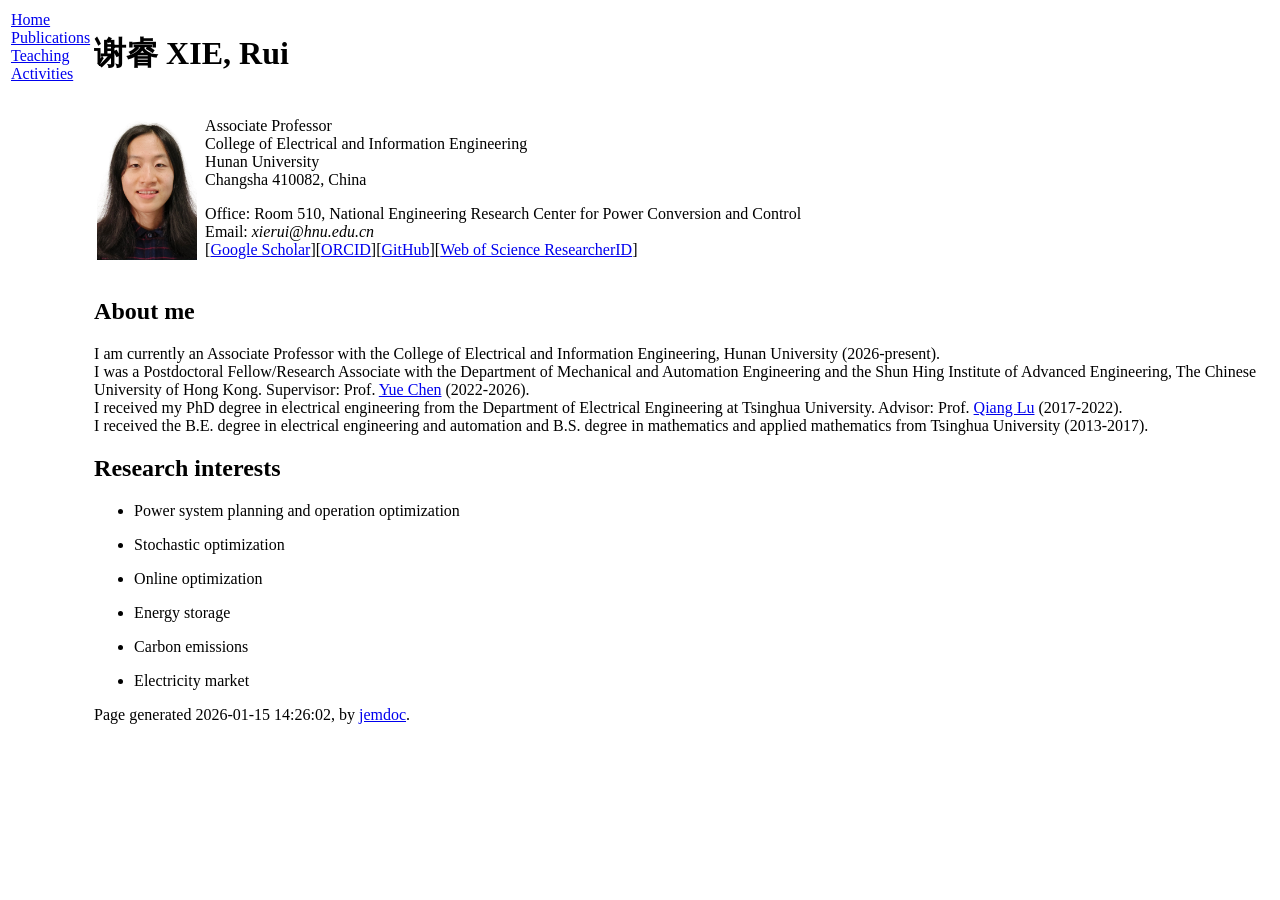
==== index.html @ cff7db63 "Update information and add a review" ====
<!DOCTYPE html PUBLIC "-//W3C//DTD XHTML 1.1//EN"
  "http://www.w3.org/TR/xhtml11/DTD/xhtml11.dtd">
<html xmlns="http://www.w3.org/1999/xhtml" xml:lang="en">
<head>
<meta name="generator" content="jemdoc, see http://jemdoc.jaboc.net/" />
<meta http-equiv="Content-Type" content="text/html;charset=utf-8" />
<link rel="stylesheet" href="jemdoc.css" type="text/css" />
<title>谢睿 XIE, Rui</title>
</head>
<body>
<table summary="Table for page layout." id="tlayout">
<tr valign="top">
<td id="layout-menu">
<div class="menu-item"><a href="index.html" class="current">Home</a></div>
<div class="menu-item"><a href="publications.html">Publications</a></div>
<div class="menu-item"><a href="teaching.html">Teaching</a></div>
<div class="menu-item"><a href="activities.html">Activities</a></div>
</td>
<td id="layout-content">
<div id="toptitle">
<h1>谢睿 XIE, Rui</h1>
</div>
<table class="imgtable"><tr><td>
<img src="./file/Xie.jpg" alt="portrait" width="100px" />&nbsp;</td>
<td align="left"><p>Associate Professor<br />
College of Electrical and Information Engineering<br />
Hunan University<br />
Changsha 410082, China<br /></p>
<p>Office: Room 510, National Engineering Research Center for Power Conversion and Control<br />
Email: <i>xierui@hnu.edu.cn</i><br />
[<a href="https://scholar.google.com/citations?hl=en&amp;user=zTjwW2kAAAAJ">Google Scholar</a>][<a href="https://orcid.org/0000-0001-9337-0841">ORCID</a>][<a href="https://github.com/xieruijx">GitHub</a>][<a href="https://www.webofscience.com/wos/author/record/GWY-8852-2022">Web of Science ResearcherID</a>]<br /></p>
</td></tr></table>
<h2>About me</h2>
<p>I am currently an Associate Professor with the College of Electrical and Information Engineering, Hunan University (2026-present).<br />
I was a Postdoctoral Fellow/Research Associate with the Department of Mechanical and Automation Engineering and the Shun Hing Institute of Advanced Engineering, The Chinese University of Hong Kong. Supervisor: Prof. <a href="https://sites.google.com/view/academicyuechen/home">Yue Chen</a> (2022-2026).<br />
I received my PhD degree in electrical engineering from the Department of Electrical Engineering at Tsinghua University. Advisor: Prof. <a href="https://luqiang.eea.tsinghua.edu.cn/">Qiang Lu</a> (2017-2022).<br />
I received the B.E. degree in electrical engineering and automation and B.S. degree in mathematics and applied mathematics from Tsinghua University (2013-2017).<br /></p>
<h2>Research interests</h2>
<ul>
<li><p>Power system planning and operation optimization</p>
</li>
<li><p>Stochastic optimization</p>
</li>
<li><p>Online optimization</p>
</li>
<li><p>Energy storage</p>
</li>
<li><p>Carbon emissions</p>
</li>
<li><p>Electricity market</p>
</li>
</ul>
<div id="footer">
<div id="footer-text">
Page generated 2026-01-15 14:26:02, by <a href="http://jemdoc.jaboc.net/">jemdoc</a>.
</div>
</div>
</td>
</tr>
</table>
</body>
</html>
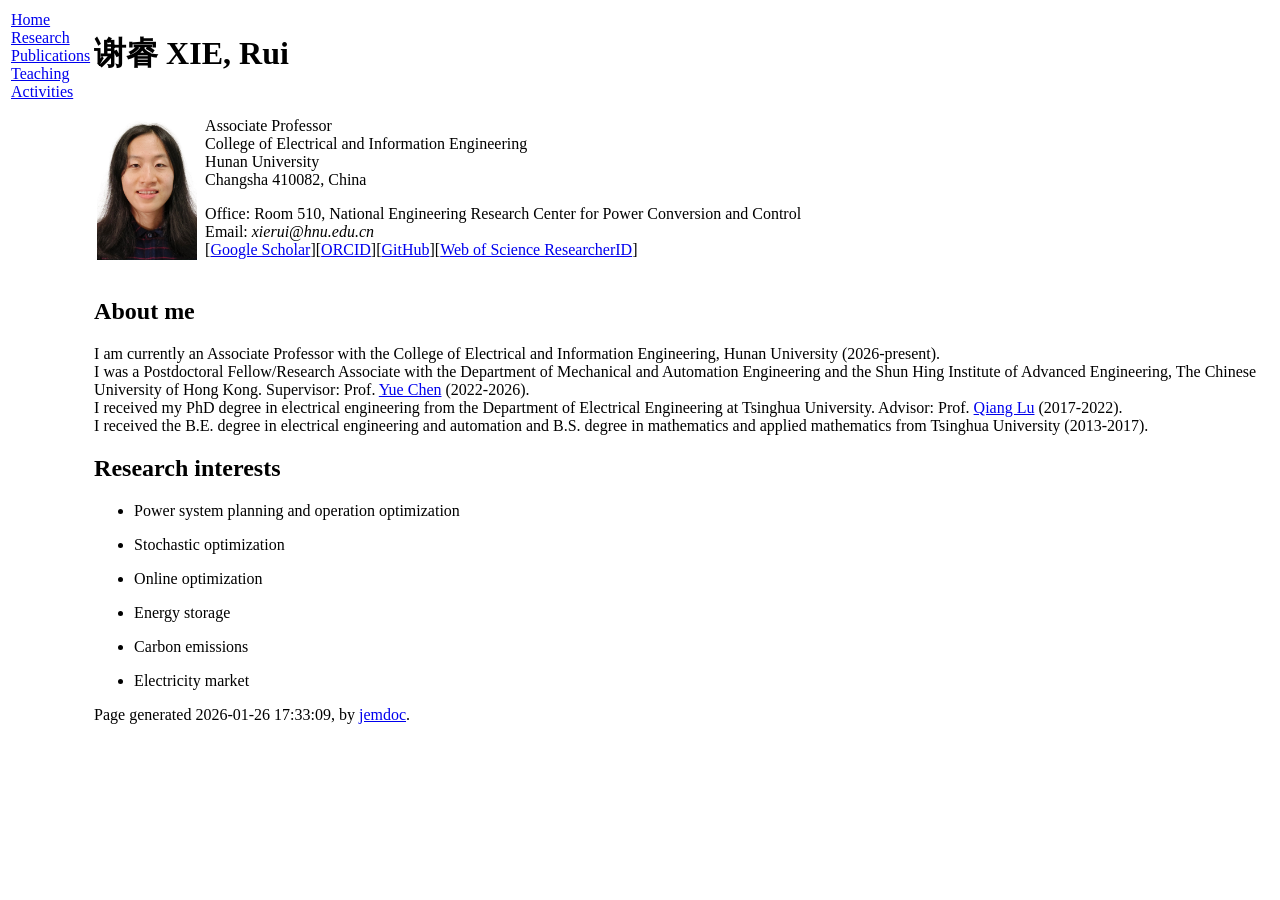
==== commit 832722bc: "Add research introduction" ====
--- a/index.html
+++ b/index.html
@@ -12,6 +12,7 @@
 <tr valign="top">
 <td id="layout-menu">
 <div class="menu-item"><a href="index.html" class="current">Home</a></div>
+<div class="menu-item"><a href="research.html">Research</a></div>
 <div class="menu-item"><a href="publications.html">Publications</a></div>
 <div class="menu-item"><a href="teaching.html">Teaching</a></div>
 <div class="menu-item"><a href="activities.html">Activities</a></div>
@@ -52,7 +53,7 @@
 </ul>
 <div id="footer">
 <div id="footer-text">
-Page generated 2026-01-15 14:26:02, by <a href="http://jemdoc.jaboc.net/">jemdoc</a>.
+Page generated 2026-01-26 17:33:09, by <a href="http://jemdoc.jaboc.net/">jemdoc</a>.
 </div>
 </div>
 </td>
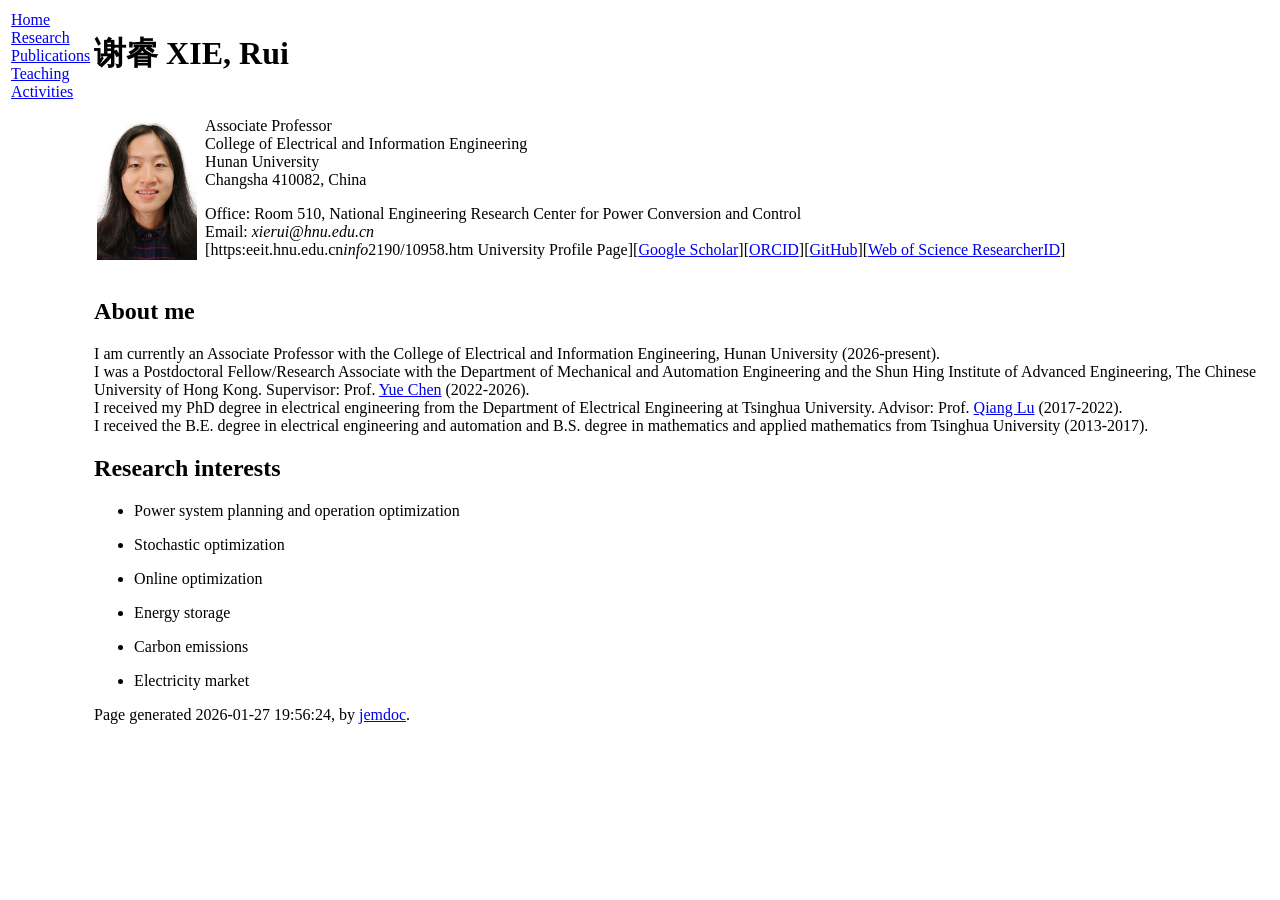
==== commit 8ab2e656: "Add university profile page link" ====
--- a/index.html
+++ b/index.html
@@ -29,7 +29,7 @@
 Changsha 410082, China<br /></p>
 <p>Office: Room 510, National Engineering Research Center for Power Conversion and Control<br />
 Email: <i>xierui@hnu.edu.cn</i><br />
-[<a href="https://scholar.google.com/citations?hl=en&amp;user=zTjwW2kAAAAJ">Google Scholar</a>][<a href="https://orcid.org/0000-0001-9337-0841">ORCID</a>][<a href="https://github.com/xieruijx">GitHub</a>][<a href="https://www.webofscience.com/wos/author/record/GWY-8852-2022">Web of Science ResearcherID</a>]<br /></p>
+[https:<i></i>eeit.hnu.edu.cn<i>info</i>2190/10958.htm University Profile Page][<a href="https://scholar.google.com/citations?hl=en&amp;user=zTjwW2kAAAAJ">Google Scholar</a>][<a href="https://orcid.org/0000-0001-9337-0841">ORCID</a>][<a href="https://github.com/xieruijx">GitHub</a>][<a href="https://www.webofscience.com/wos/author/record/GWY-8852-2022">Web of Science ResearcherID</a>]<br /></p>
 </td></tr></table>
 <h2>About me</h2>
 <p>I am currently an Associate Professor with the College of Electrical and Information Engineering, Hunan University (2026-present).<br />
@@ -53,7 +53,7 @@
 </ul>
 <div id="footer">
 <div id="footer-text">
-Page generated 2026-01-26 17:33:09, by <a href="http://jemdoc.jaboc.net/">jemdoc</a>.
+Page generated 2026-01-27 19:56:24, by <a href="http://jemdoc.jaboc.net/">jemdoc</a>.
 </div>
 </div>
 </td>
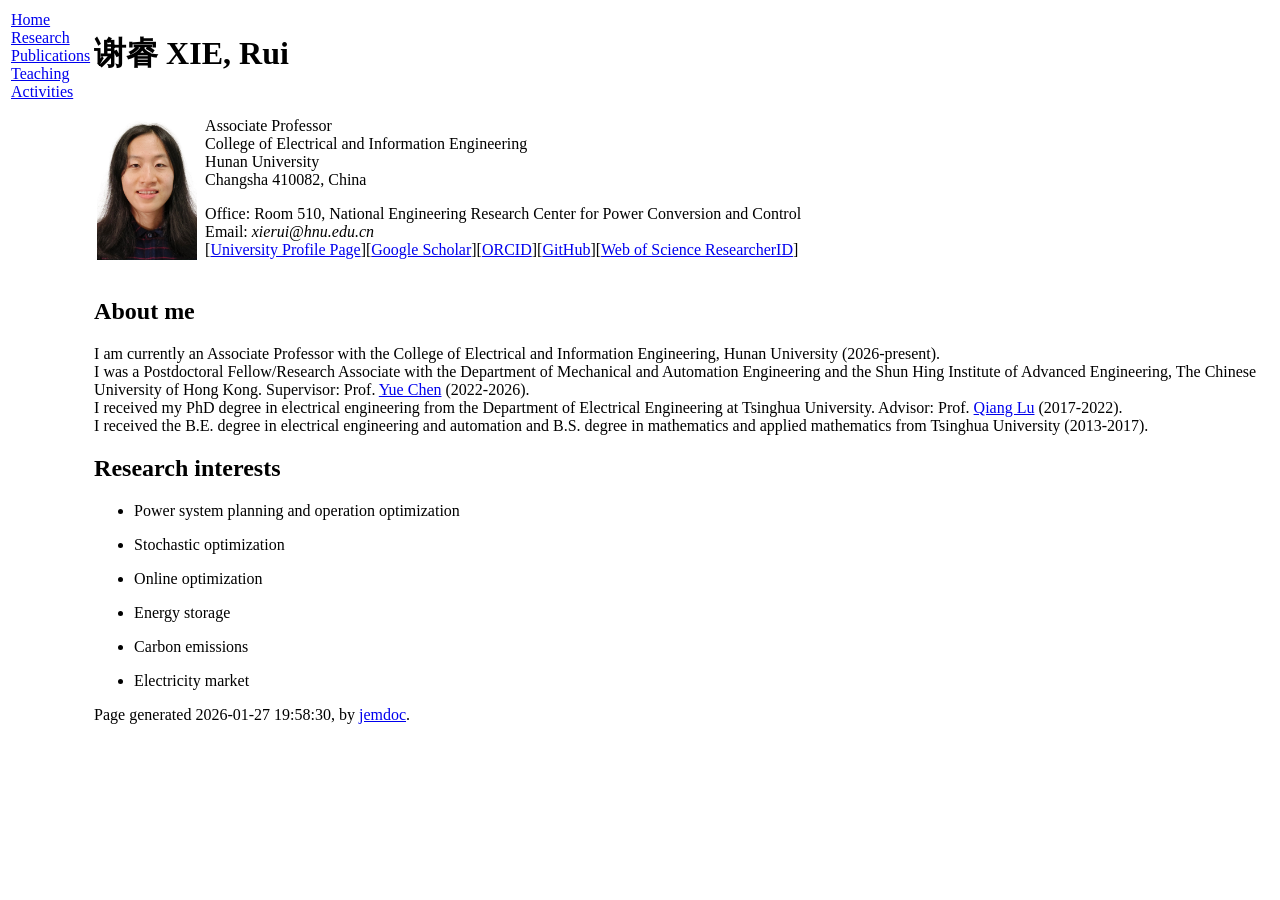
==== commit d34ad708: "Fix a bug" ====
--- a/index.html
+++ b/index.html
@@ -29,7 +29,7 @@
 Changsha 410082, China<br /></p>
 <p>Office: Room 510, National Engineering Research Center for Power Conversion and Control<br />
 Email: <i>xierui@hnu.edu.cn</i><br />
-[https:<i></i>eeit.hnu.edu.cn<i>info</i>2190/10958.htm University Profile Page][<a href="https://scholar.google.com/citations?hl=en&amp;user=zTjwW2kAAAAJ">Google Scholar</a>][<a href="https://orcid.org/0000-0001-9337-0841">ORCID</a>][<a href="https://github.com/xieruijx">GitHub</a>][<a href="https://www.webofscience.com/wos/author/record/GWY-8852-2022">Web of Science ResearcherID</a>]<br /></p>
+[<a href="https://eeit.hnu.edu.cn/info/2190/10958.htm">University Profile Page</a>][<a href="https://scholar.google.com/citations?hl=en&amp;user=zTjwW2kAAAAJ">Google Scholar</a>][<a href="https://orcid.org/0000-0001-9337-0841">ORCID</a>][<a href="https://github.com/xieruijx">GitHub</a>][<a href="https://www.webofscience.com/wos/author/record/GWY-8852-2022">Web of Science ResearcherID</a>]<br /></p>
 </td></tr></table>
 <h2>About me</h2>
 <p>I am currently an Associate Professor with the College of Electrical and Information Engineering, Hunan University (2026-present).<br />
@@ -53,7 +53,7 @@
 </ul>
 <div id="footer">
 <div id="footer-text">
-Page generated 2026-01-27 19:56:24, by <a href="http://jemdoc.jaboc.net/">jemdoc</a>.
+Page generated 2026-01-27 19:58:30, by <a href="http://jemdoc.jaboc.net/">jemdoc</a>.
 </div>
 </div>
 </td>
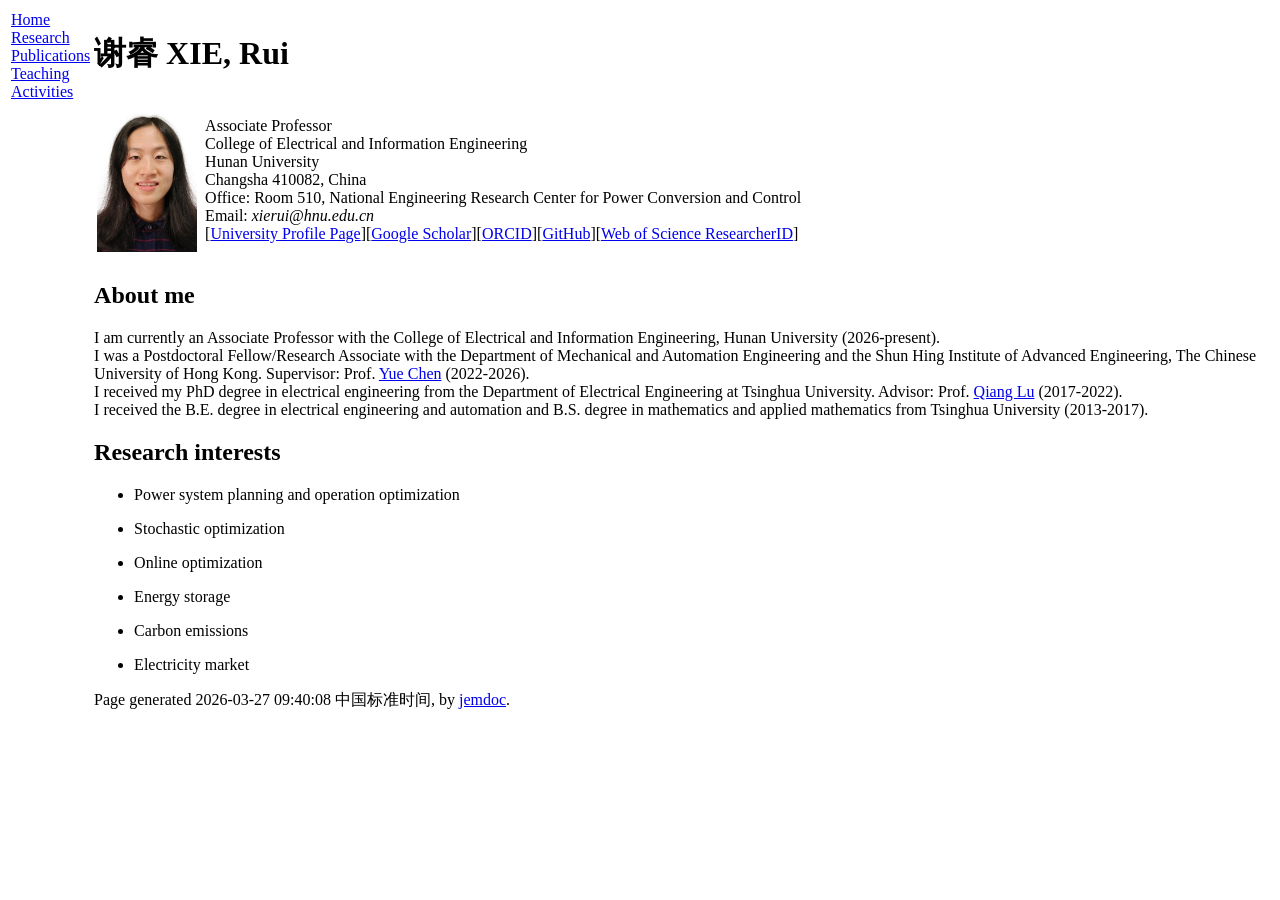
==== commit ec7fbd62: "change jemdoc.py into python3" ====
--- a/index.html
+++ b/index.html
@@ -1,63 +1,79 @@
-<!DOCTYPE html PUBLIC "-//W3C//DTD XHTML 1.1//EN"
-  "http://www.w3.org/TR/xhtml11/DTD/xhtml11.dtd">
-<html xmlns="http://www.w3.org/1999/xhtml" xml:lang="en">
-<head>
-<meta name="generator" content="jemdoc, see http://jemdoc.jaboc.net/" />
-<meta http-equiv="Content-Type" content="text/html;charset=utf-8" />
-<link rel="stylesheet" href="jemdoc.css" type="text/css" />
-<title>谢睿 XIE, Rui</title>
-</head>
-<body>
-<table summary="Table for page layout." id="tlayout">
-<tr valign="top">
-<td id="layout-menu">
-<div class="menu-item"><a href="index.html" class="current">Home</a></div>
-<div class="menu-item"><a href="research.html">Research</a></div>
-<div class="menu-item"><a href="publications.html">Publications</a></div>
-<div class="menu-item"><a href="teaching.html">Teaching</a></div>
-<div class="menu-item"><a href="activities.html">Activities</a></div>
-</td>
-<td id="layout-content">
-<div id="toptitle">
-<h1>谢睿 XIE, Rui</h1>
-</div>
-<table class="imgtable"><tr><td>
-<img src="./file/Xie.jpg" alt="portrait" width="100px" />&nbsp;</td>
+<!DOCTYPE html PUBLIC "-//W3C//DTD XHTML 1.1//EN"
+  "http://www.w3.org/TR/xhtml11/DTD/xhtml11.dtd">
+<html xmlns="http://www.w3.org/1999/xhtml" xml:lang="en">
+<head>
+<meta name="generator" content="jemdoc, see http://jemdoc.jaboc.net/" />
+<meta http-equiv="Content-Type" content="text/html;charset=utf-8" />
+<link rel="stylesheet" href="jemdoc.css" type="text/css" />
+<title>谢睿 XIE, Rui+</title>
+</head>
+<body>
+<table summary="Table for page layout." id="tlayout">
+<tr valign="top">
+<td id="layout-menu">
+<div class="menu-item"><a href="index.html" class="current">Home</a></div>
+<div class="menu-item"><a href="research.html">Research</a></div>
+<div class="menu-item"><a href="publications.html">Publications</a></div>
+<div class="menu-item"><a href="teaching.html">Teaching</a></div>
+<div class="menu-item"><a href="activities.html">Activities</a></div>
+</td>
+<td id="layout-content">
+<div id="toptitle">
+<h1>谢睿 XIE, Rui+</h1>
+<div id="subtitle">+</div>
+</div>
+<table class="imgtable"><tr><td>
+<img src="./file/Xie.jpg" alt="portrait" width="100px" />&nbsp;</td>
 <td align="left"><p>Associate Professor<br />
 College of Electrical and Information Engineering<br />
 Hunan University<br />
-Changsha 410082, China<br /></p>
-<p>Office: Room 510, National Engineering Research Center for Power Conversion and Control<br />
+Changsha 410082, China<br />
+
+Office: Room 510, National Engineering Research Center for Power Conversion and Control<br />
 Email: <i>xierui@hnu.edu.cn</i><br />
-[<a href="https://eeit.hnu.edu.cn/info/2190/10958.htm">University Profile Page</a>][<a href="https://scholar.google.com/citations?hl=en&amp;user=zTjwW2kAAAAJ">Google Scholar</a>][<a href="https://orcid.org/0000-0001-9337-0841">ORCID</a>][<a href="https://github.com/xieruijx">GitHub</a>][<a href="https://www.webofscience.com/wos/author/record/GWY-8852-2022">Web of Science ResearcherID</a>]<br /></p>
-</td></tr></table>
-<h2>About me</h2>
+[<a href="https://eeit.hnu.edu.cn/info/2190/10958.htm">University Profile Page</a>][<a href="https://scholar.google.com/citations?hl=en&amp;user=zTjwW2kAAAAJ">Google Scholar</a>][<a href="https://orcid.org/0000-0001-9337-0841">ORCID</a>][<a href="https://github.com/xieruijx">GitHub</a>][<a href="https://www.webofscience.com/wos/author/record/GWY-8852-2022">Web of Science ResearcherID</a>]<br />+</p>
+</td></tr></table>
+<h2>About me+</h2>
 <p>I am currently an Associate Professor with the College of Electrical and Information Engineering, Hunan University (2026-present).<br />
 I was a Postdoctoral Fellow/Research Associate with the Department of Mechanical and Automation Engineering and the Shun Hing Institute of Advanced Engineering, The Chinese University of Hong Kong. Supervisor: Prof. <a href="https://sites.google.com/view/academicyuechen/home">Yue Chen</a> (2022-2026).<br />
 I received my PhD degree in electrical engineering from the Department of Electrical Engineering at Tsinghua University. Advisor: Prof. <a href="https://luqiang.eea.tsinghua.edu.cn/">Qiang Lu</a> (2017-2022).<br />
-I received the B.E. degree in electrical engineering and automation and B.S. degree in mathematics and applied mathematics from Tsinghua University (2013-2017).<br /></p>
-<h2>Research interests</h2>
-<ul>
-<li><p>Power system planning and operation optimization</p>
-</li>
-<li><p>Stochastic optimization</p>
-</li>
-<li><p>Online optimization</p>
-</li>
-<li><p>Energy storage</p>
-</li>
-<li><p>Carbon emissions</p>
-</li>
-<li><p>Electricity market</p>
-</li>
-</ul>
-<div id="footer">
-<div id="footer-text">
-Page generated 2026-01-27 19:58:30, by <a href="http://jemdoc.jaboc.net/">jemdoc</a>.
-</div>
-</div>
-</td>
-</tr>
-</table>
-</body>
-</html>
+I received the B.E. degree in electrical engineering and automation and B.S. degree in mathematics and applied mathematics from Tsinghua University (2013-2017).<br />
++</p>
+<h2>Research interests+</h2>
+<ul>
+<li><p>Power system planning and operation optimization+</p>
+</li>
+<li><p>Stochastic optimization+</p>
+</li>
+<li><p>Online optimization+</p>
+</li>
+<li><p>Energy storage+</p>
+</li>
+<li><p>Carbon emissions+</p>
+</li>
+<li><p>Electricity market+</p>
+</li>
+</ul>
+<div id="footer">
+<div id="footer-text">
+Page generated 2026-03-27 09:40:08 中国标准时间, by <a href="http://jemdoc.jaboc.net/">jemdoc</a>.
+</div>
+</div>
+</td>
+</tr>
+</table>
+</body>
+</html>
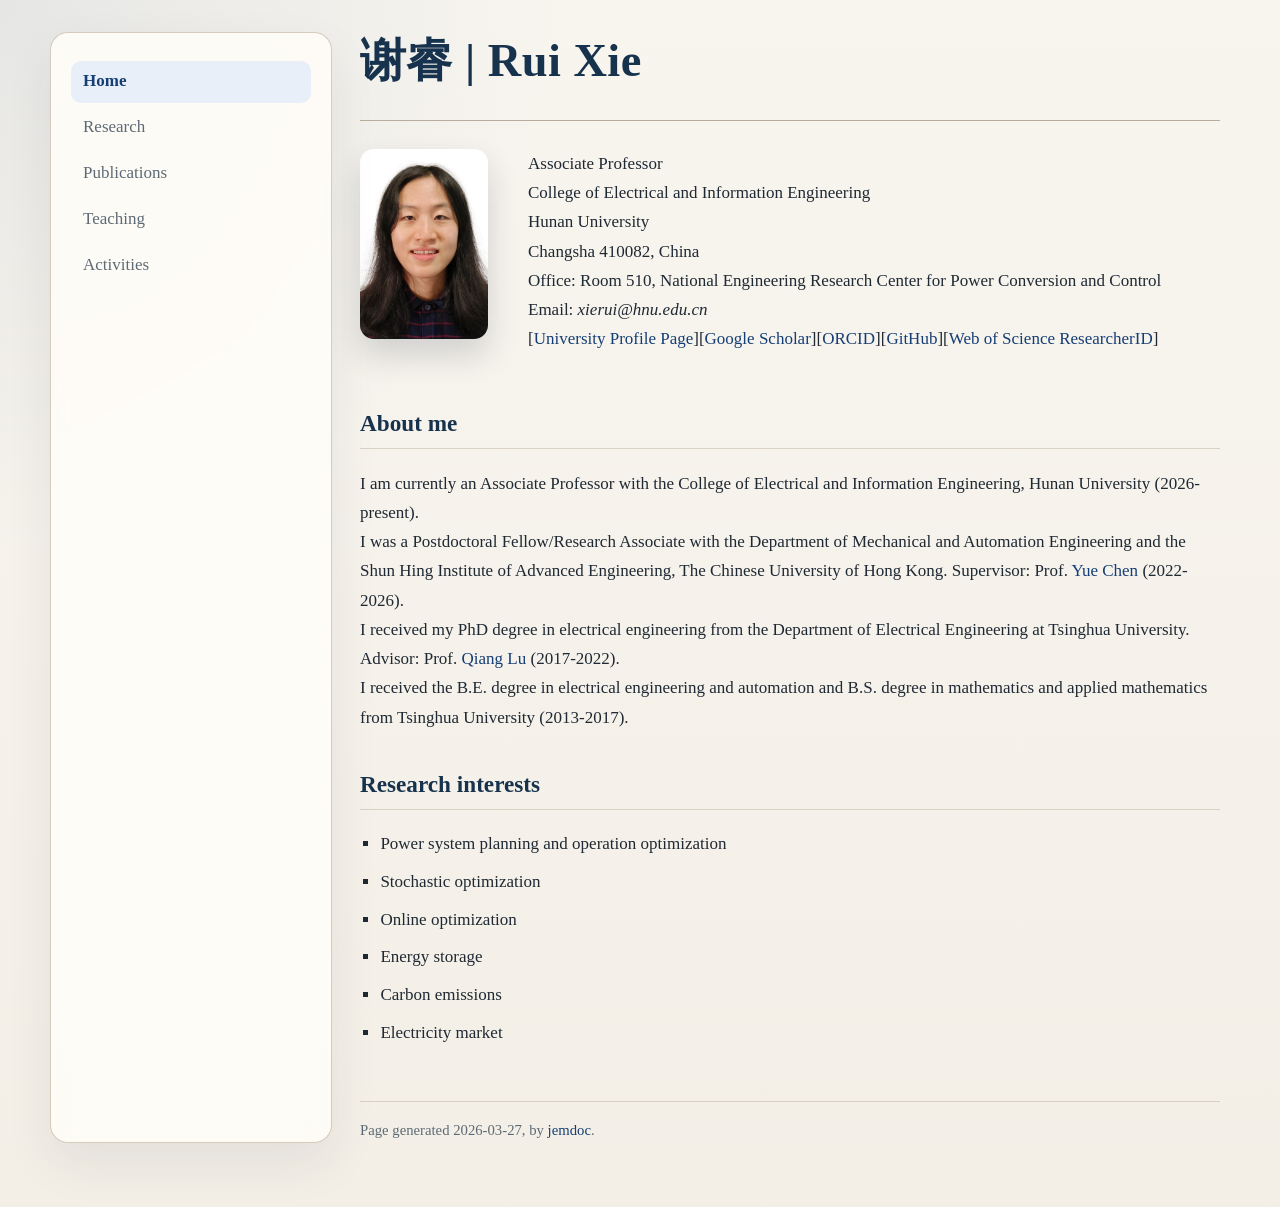
==== commit 237a7d4f: "Add a preprint and a review" ====
--- a/index.html
+++ b/index.html
@@ -4,8 +4,9 @@
 <head>
 <meta name="generator" content="jemdoc, see http://jemdoc.jaboc.net/" />
 <meta http-equiv="Content-Type" content="text/html;charset=utf-8" />
+<meta name="viewport" content="width=device-width, initial-scale=1" />
 <link rel="stylesheet" href="jemdoc.css" type="text/css" />
-<title>谢睿 XIE, Rui+<title>谢睿 | Rui Xie </title>
 </head>
 <body>
@@ -20,7 +21,7 @@
 </td>
 <td id="layout-content">
 <div id="toptitle">
-<h1>谢睿 XIE, Rui+<h1>谢睿 | Rui Xie </h1>
 <div id="subtitle"> </div>
@@ -69,7 +70,7 @@
 </ul>
 <div id="footer">
 <div id="footer-text">
-Page generated 2026-03-27 09:40:08 中国标准时间, by <a href="http://jemdoc.jaboc.net/">jemdoc</a>.
+Page generated 2026-03-27, by <a href="http://jemdoc.jaboc.net/">jemdoc</a>.
 </div>
 </div>
 </td>
--- a/jemdoc.css
+++ b/jemdoc.css
@@ -0,0 +1,478 @@
+/* Academic-style theme for jemdoc-generated pages. */
+
+:root {
+  --paper: #f6f3ed;
+  --surface: #fffdf8;
+  --surface-strong: #ffffff;
+  --ink: #1f2933;
+  --muted: #5d6a75;
+  --line: #d9d1c5;
+  --line-strong: #b8ac9a;
+  --accent: #153e75;
+  --accent-soft: #e8eff8;
+  --accent-warm: #8a5a2b;
+  --shadow: 0 20px 48px rgba(35, 42, 52, 0.08);
+}
+
+html {
+  scroll-behavior: smooth;
+}
+
+body {
+  margin: 0;
+  padding: 32px 24px 64px;
+  color: var(--ink);
+  background:
+    radial-gradient(circle at top left, rgba(21, 62, 117, 0.08), transparent 32%),
+    linear-gradient(180deg, #f8f5ef 0%, #f3efe7 100%);
+  font-family: "Palatino Linotype", "Book Antiqua", Palatino, Georgia, serif;
+  font-size: 17px;
+  line-height: 1.72;
+}
+
+table#tlayout {
+  width: min(1180px, 100%);
+  margin: 0 auto;
+  border: none;
+  border-collapse: separate;
+  border-spacing: 0;
+  background: transparent;
+}
+
+#layout-menu,
+#layout-content {
+  vertical-align: top;
+}
+
+#layout-menu {
+  width: 240px;
+  padding: 24px 20px;
+  background: rgba(255, 253, 248, 0.88);
+  border: 1px solid rgba(184, 172, 154, 0.6);
+  border-radius: 18px;
+  box-shadow: var(--shadow);
+  backdrop-filter: blur(8px);
+}
+
+#layout-content {
+  padding: 0 0 0 28px;
+  border: none;
+  background: transparent;
+}
+
+#layout-content > *:first-child {
+  margin-top: 0;
+}
+
+#layout-content > p,
+#layout-content > ul,
+#layout-content > ol,
+#layout-content > dl,
+#layout-content > div,
+#layout-content > table,
+#layout-content > h1,
+#layout-content > h2,
+#layout-content > h3 {
+  max-width: 860px;
+}
+
+#layout-menu a {
+  display: block;
+  margin: 0;
+  padding: 9px 12px;
+  border-radius: 10px;
+  line-height: 1.35;
+}
+
+#layout-menu a:link,
+#layout-menu a:visited {
+  color: var(--muted);
+  text-decoration: none;
+  transition: background-color 0.18s ease, color 0.18s ease, transform 0.18s ease;
+}
+
+#layout-menu a:hover {
+  color: var(--accent);
+  background: var(--accent-soft);
+  transform: translateX(2px);
+}
+
+#layout-menu a.current:link,
+#layout-menu a.current:visited {
+  color: var(--accent);
+  background: var(--accent-soft);
+  font-weight: 700;
+}
+
+div.menu-category {
+  margin: 18px 0 10px;
+  padding: 0 0 8px;
+  border-bottom: 1px solid var(--line);
+  color: var(--accent);
+  font-size: 0.9rem;
+  font-weight: 700;
+  letter-spacing: 0.08em;
+  text-transform: uppercase;
+}
+
+div.menu-item {
+  margin: 4px 0;
+  padding: 0;
+  text-indent: 0;
+}
+
+a,
+a > tt {
+  color: var(--accent);
+  text-decoration: none;
+  border-bottom: 1px solid transparent;
+  transition: border-color 0.18s ease, color 0.18s ease;
+}
+
+a:hover {
+  border-bottom-color: rgba(21, 62, 117, 0.35);
+}
+
+div#toptitle {
+  margin: 0 0 28px;
+  padding: 0 0 20px;
+  border-bottom: 1px solid var(--line-strong);
+}
+
+div#toptitle h1,
+#layout-content div#toptitle h1 {
+  margin: 0;
+  padding: 0;
+  border: none;
+}
+
+div#subtitle {
+  margin-top: 10px;
+  color: var(--muted);
+  font-size: 1rem;
+}
+
+h1,
+h2,
+h3 {
+  color: #17324d;
+  line-height: 1.25;
+}
+
+h1 {
+  font-size: clamp(2.1rem, 4vw, 2.9rem);
+  font-weight: 700;
+  letter-spacing: 0.01em;
+}
+
+h2,
+h3 {
+  max-width: 860px;
+  margin-top: 38px;
+}
+
+h2 {
+  padding-bottom: 10px;
+  border-bottom: 1px solid var(--line);
+  font-size: 1.45rem;
+}
+
+h3 {
+  margin-top: 28px;
+  font-size: 1.08rem;
+  letter-spacing: 0.04em;
+  text-transform: uppercase;
+  color: var(--accent-warm);
+}
+
+p {
+  margin: 0 0 1.05em;
+}
+
+em {
+  font-style: italic;
+}
+
+strong {
+  font-weight: 700;
+}
+
+ul,
+ol,
+dl {
+  margin: 0.3em 0 1.2em;
+  padding-top: 0;
+}
+
+ul {
+  padding-left: 1.2em;
+  list-style-type: square;
+}
+
+ol {
+  padding-left: 1.35em;
+}
+
+li {
+  margin-bottom: 0.5em;
+}
+
+li p,
+dd p {
+  margin-bottom: 0.35em;
+}
+
+ol ol {
+  list-style-type: lower-alpha;
+}
+
+ol ol ol {
+  list-style-type: lower-roman;
+}
+
+dt {
+  margin-top: 0.65em;
+  color: #132b44;
+  font-weight: 700;
+}
+
+dd {
+  margin-left: 1.2em;
+  color: var(--ink);
+}
+
+pre,
+tt {
+  font-family: "Cascadia Code", "SFMono-Regular", Consolas, "Liberation Mono", monospace;
+  font-size: 0.9em;
+}
+
+tt {
+  padding: 0.12em 0.32em;
+  border-radius: 4px;
+  background: #f1eee8;
+}
+
+pre {
+  margin: 0;
+  white-space: pre-wrap;
+}
+
+p + div.codeblock {
+  margin-top: -0.2em;
+}
+
+div.codeblock,
+div.infoblock {
+  margin: 1.4em 0 1.6em;
+}
+
+div.blocktitle {
+  margin: 0 0 0.45em;
+  color: var(--accent-warm);
+  font-size: 0.92rem;
+  font-weight: 700;
+  letter-spacing: 0.05em;
+  text-transform: uppercase;
+}
+
+div.blockcontent {
+  border: 1px solid var(--line);
+  border-radius: 14px;
+  padding: 1em 1.1em;
+  box-shadow: 0 10px 26px rgba(33, 40, 48, 0.05);
+}
+
+div.infoblock > div.blockcontent {
+  background: #fcfaf5;
+}
+
+div.codeblock > div.blockcontent {
+  background: #f6f8fb;
+}
+
+div.infoblock p + p {
+  margin-top: 0.7em;
+}
+
+div#footer {
+  max-width: 860px;
+  margin-top: 54px;
+  padding-top: 16px;
+  border-top: 1px solid var(--line);
+  color: var(--muted);
+  font-size: 0.92rem;
+}
+
+div#footer a {
+  color: var(--accent);
+}
+
+div#footer-text {
+  float: none;
+  padding-bottom: 0;
+}
+
+table {
+  width: auto;
+  margin: 1.1em 0 1.4em;
+  border: 1px solid var(--line-strong);
+  border-collapse: collapse;
+  background: var(--surface-strong);
+}
+
+td {
+  padding: 0.65em 0.9em;
+  text-align: left;
+  border: 1px solid var(--line);
+}
+
+tr.heading {
+  font-weight: 700;
+  background: #f3efe8;
+}
+
+table + table {
+  margin-top: 1.2em;
+}
+
+img {
+  border: none;
+  max-width: 100%;
+  height: auto;
+}
+
+table.imgtable,
+table.imgtable td {
+  border: none;
+  background: transparent;
+}
+
+table.imgtable {
+  width: min(860px, 100%);
+  margin: 0 0 30px;
+}
+
+table.imgtable td {
+  padding: 0;
+  vertical-align: top;
+}
+
+table.imgtable td:first-child {
+  width: 148px;
+  padding-right: 20px;
+}
+
+table.imgtable img {
+  width: 128px;
+  border-radius: 14px;
+  box-shadow: 0 16px 32px rgba(18, 34, 54, 0.16);
+}
+
+span.pycommand {
+  color: #173b78;
+}
+
+span.statement {
+  color: #1f6a40;
+}
+
+span.builtin {
+  color: #244f8f;
+}
+
+span.special {
+  color: #91501c;
+}
+
+span.operator {
+  color: #7f2f23;
+}
+
+span.error {
+  color: #a12626;
+}
+
+span.comment,
+span.comment > *,
+span.string,
+span.string > * {
+  color: #6a7077;
+}
+
+#fwtitle {
+  margin: 0 0 10px;
+}
+
+#fwtitle #toptitle {
+  padding-left: 0;
+  margin-bottom: 0.5em;
+}
+
+#layout-content h1:first-child,
+#layout-content h2:first-child,
+#layout-content h3:first-child {
+  margin-top: 0;
+}
+
+@media (max-width: 900px) {
+  body {
+    padding: 18px 14px 40px;
+  }
+
+  table#tlayout,
+  table#tlayout > tbody,
+  table#tlayout > tbody > tr,
+  #layout-menu,
+  #layout-content {
+    display: block;
+    width: 100%;
+  }
+
+  #layout-menu {
+    margin-bottom: 18px;
+    padding: 16px;
+  }
+
+  #layout-content {
+    padding: 0;
+  }
+
+  table.imgtable,
+  table.imgtable > tbody,
+  table.imgtable > tbody > tr,
+  table.imgtable td {
+    display: block;
+    width: 100%;
+  }
+
+  table.imgtable td:first-child {
+    width: 100%;
+    padding: 0 0 16px;
+  }
+
+  table.imgtable img {
+    width: min(180px, 42vw);
+  }
+}
+
+@media print {
+  body {
+    background: white;
+    padding: 0;
+    font-size: 12pt;
+  }
+
+  #layout-menu {
+    display: none;
+  }
+
+  #layout-content {
+    padding: 0;
+  }
+
+  a {
+    color: inherit;
+    border-bottom: none;
+  }
+}
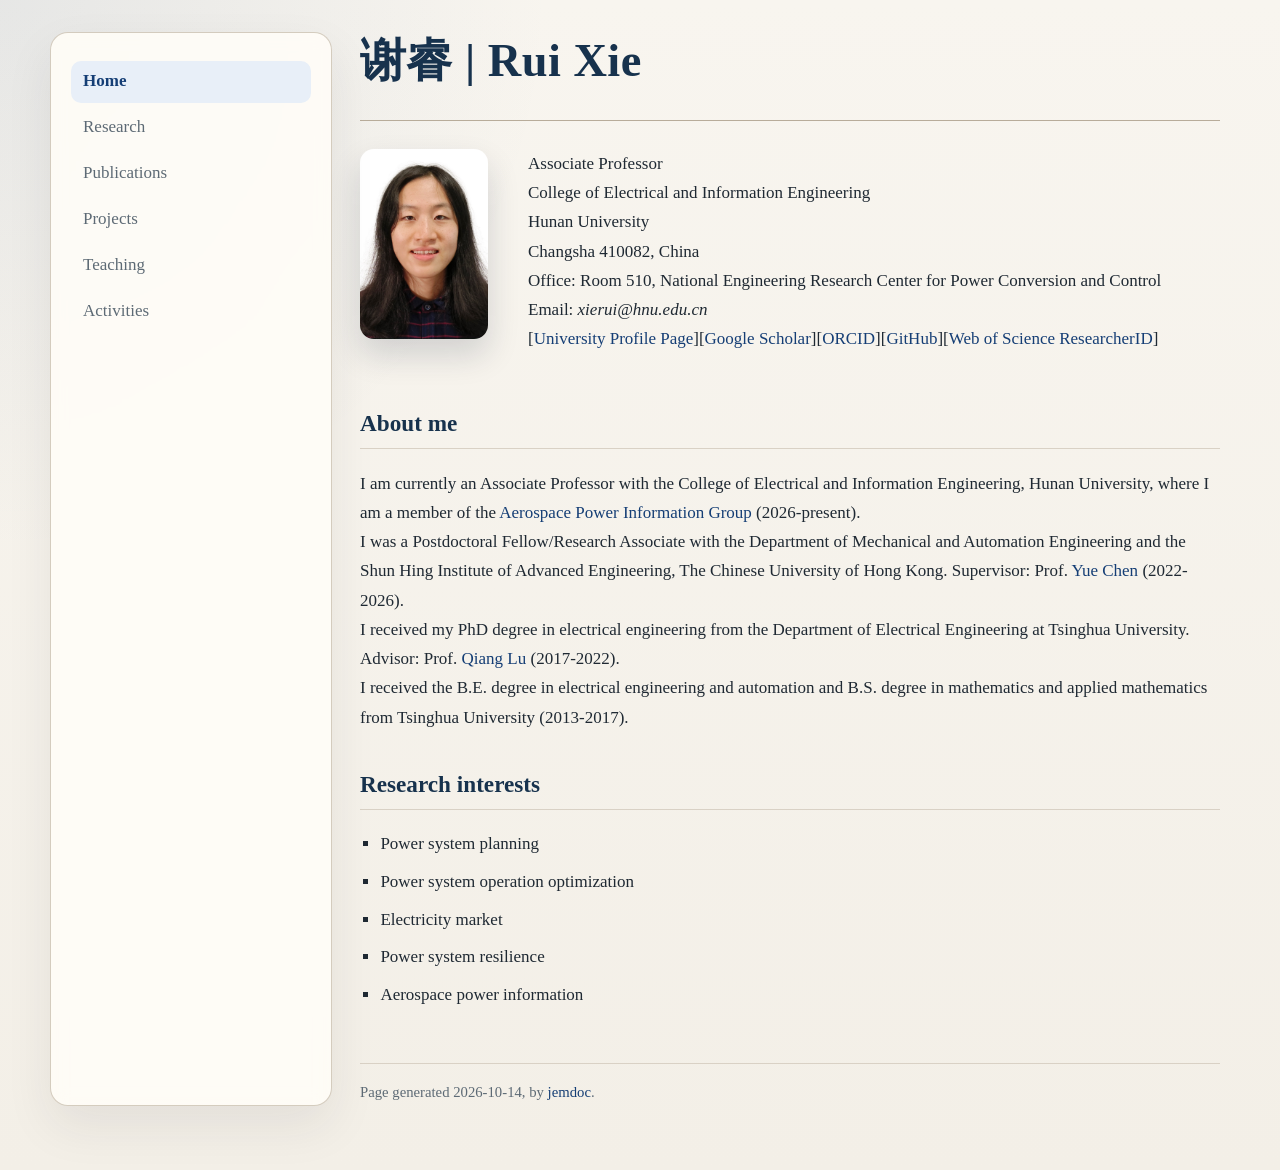
==== commit 2fa8c09a: "add projects" ====
--- a/index.html
+++ b/index.html
@@ -16,6 +16,7 @@
 <div class="menu-item"><a href="index.html" class="current">Home</a></div>
 <div class="menu-item"><a href="research.html">Research</a></div>
 <div class="menu-item"><a href="publications.html">Publications</a></div>
+<div class="menu-item"><a href="projects.html">Projects</a></div>
 <div class="menu-item"><a href="teaching.html">Teaching</a></div>
 <div class="menu-item"><a href="activities.html">Activities</a></div>
 </td>
@@ -40,7 +41,7 @@
 </td></tr></table>
 <h2>About me </h2>
-<p>I am currently an Associate Professor with the College of Electrical and Information Engineering, Hunan University (2026-present).<br />
+<p>I am currently an Associate Professor with the College of Electrical and Information Engineering, Hunan University, where I am a member of the <a href="https://theapi.space">Aerospace Power Information Group</a> (2026-present).<br />
 I was a Postdoctoral Fellow/Research Associate with the Department of Mechanical and Automation Engineering and the Shun Hing Institute of Advanced Engineering, The Chinese University of Hong Kong. Supervisor: Prof. <a href="https://sites.google.com/view/academicyuechen/home">Yue Chen</a> (2022-2026).<br />
 I received my PhD degree in electrical engineering from the Department of Electrical Engineering at Tsinghua University. Advisor: Prof. <a href="https://luqiang.eea.tsinghua.edu.cn/">Qiang Lu</a> (2017-2022).<br />
 I received the B.E. degree in electrical engineering and automation and B.S. degree in mathematics and applied mathematics from Tsinghua University (2013-2017).<br />
@@ -49,28 +50,25 @@
 <h2>Research interests </h2>
 <ul>
-<li><p>Power system planning and operation optimization+<li><p>Power system planning </p>
 </li>
-<li><p>Stochastic optimization-</p>
-</li>
-<li><p>Online optimization-</p>
-</li>
-<li><p>Energy storage-</p>
-</li>
-<li><p>Carbon emissions+<li><p>Power system operation optimization </p>
 </li>
 <li><p>Electricity market </p>
 </li>
+<li><p>Power system resilience+</p>
+</li>
+<li><p>Aerospace power information+</p>
+</li>
 </ul>
 <div id="footer">
 <div id="footer-text">
-Page generated 2026-03-27, by <a href="http://jemdoc.jaboc.net/">jemdoc</a>.
+Page generated 2026-10-14, by <a href="http://jemdoc.jaboc.net/">jemdoc</a>.
 </div>
 </div>
 </td>
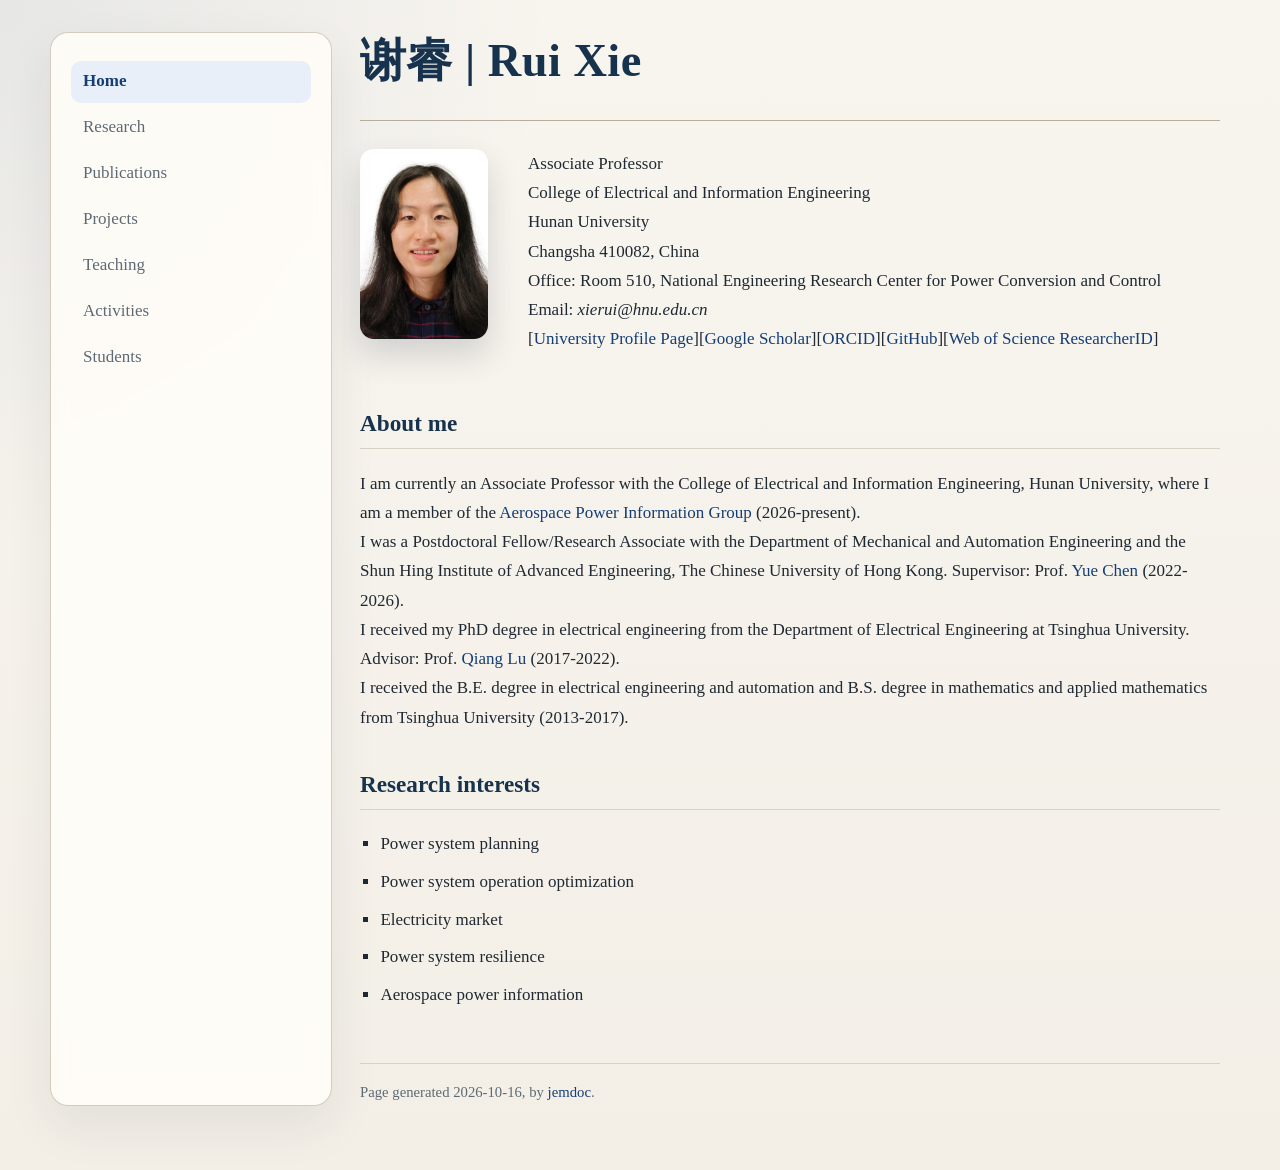
==== commit 13f37caa: "add students" ====
--- a/index.html
+++ b/index.html
@@ -19,6 +19,7 @@
 <div class="menu-item"><a href="projects.html">Projects</a></div>
 <div class="menu-item"><a href="teaching.html">Teaching</a></div>
 <div class="menu-item"><a href="activities.html">Activities</a></div>
+<div class="menu-item"><a href="students.html">Students</a></div>
 </td>
 <td id="layout-content">
 <div id="toptitle">
@@ -68,7 +69,7 @@
 </ul>
 <div id="footer">
 <div id="footer-text">
-Page generated 2026-10-14, by <a href="http://jemdoc.jaboc.net/">jemdoc</a>.
+Page generated 2026-10-16, by <a href="http://jemdoc.jaboc.net/">jemdoc</a>.
 </div>
 </div>
 </td>
